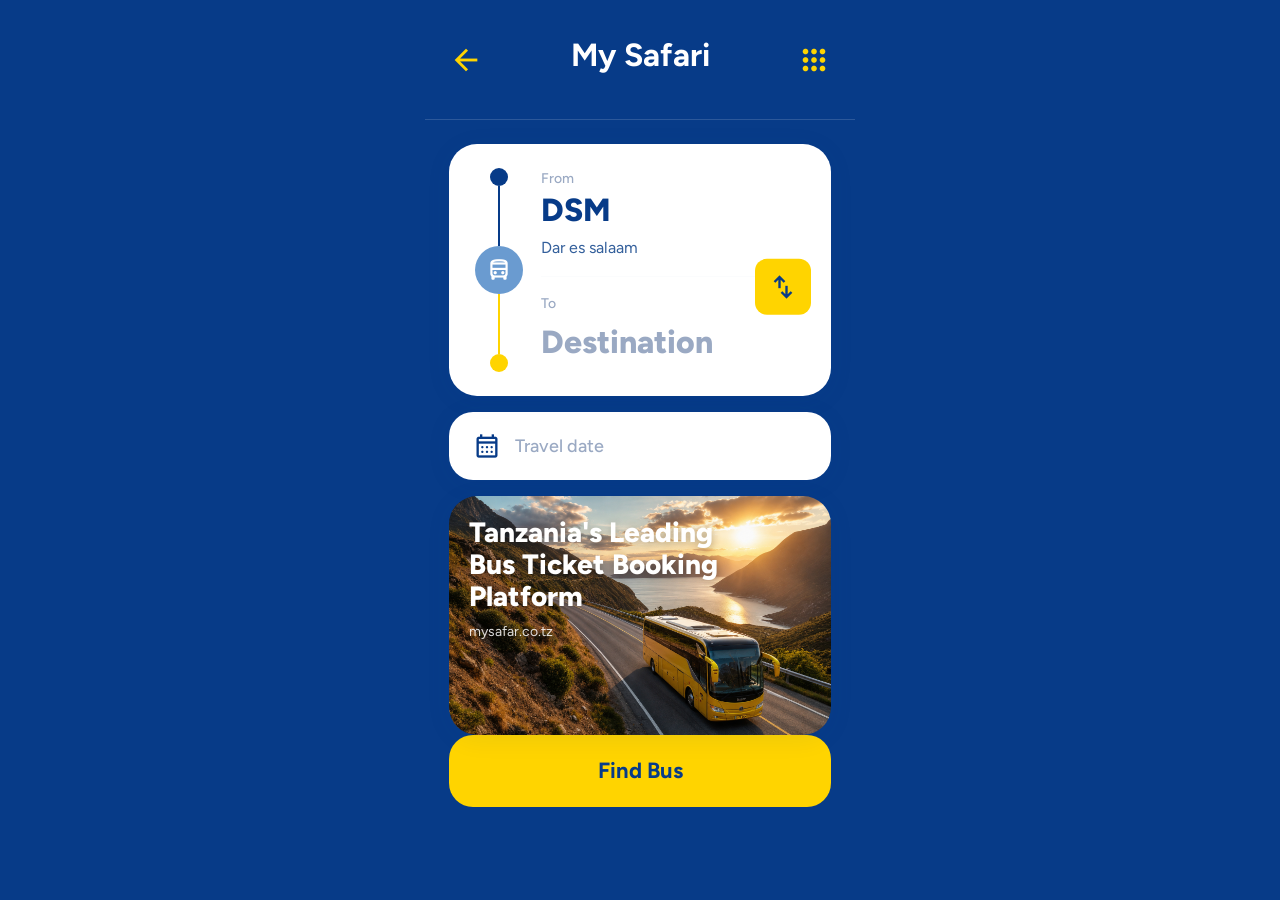
==== index.html @ a51c6961 "Mysafari-Yas Website" ====
<!DOCTYPE html>
<html lang="en">

<head>
    <meta charset="UTF-8">
    <meta name="viewport" content="width=device-width, initial-scale=1.0">
    <title>MySafari Yas</title>
    <link rel="preconnect" href="https://fonts.googleapis.com">
    <link rel="preconnect" href="https://fonts.gstatic.com" crossorigin>
    <link href="https://fonts.googleapis.com/css2?family=Figtree:wght@400;500;600;700;800&display=swap" rel="stylesheet">
    <link href="https://fonts.googleapis.com/css2?family=Material+Symbols+Outlined" rel="stylesheet">
    <link href="https://cdnjs.cloudflare.com/ajax/libs/font-awesome/6.5.2/css/all.min.css" rel="stylesheet">
    <link href="https://cdn.jsdelivr.net/npm/bootstrap@5.3.3/dist/css/bootstrap.min.css" rel="stylesheet">
    <link rel="stylesheet" href="css/style.css">
</head>

<body>

    <div class="app-container">

        <header class="app-header">
            <button class="icon-btn" type="button" aria-label="Go back">
                <span class="material-symbols-outlined">arrow_back</span>
            </button>
            <h1>My Safari</h1>
            <button class="icon-btn" type="button" aria-label="Menu">
                <span class="material-symbols-outlined">apps</span>
            </button>
        </header>

        <div class="page-content">

            <section class="search-section">

                <div class="route-card">

                    <div class="route-wrapper">

                        <div class="route-line">
                            <div class="top-dot"></div>
                            <div class="line-blue"></div>
                            <div class="bus-icon">
                                <span class="material-symbols-outlined">directions_bus</span>
                            </div>
                            <div class="line-yellow"></div>
                            <div class="bottom-dot"></div>
                        </div>

                        <div class="route-content">

                            <div class="route-top">
                                <label>From</label>
                                <h3 id="fromCode">DSM</h3>
                                <p id="fromCity">Dar es salaam</p>
                            </div>

                            <hr class="route-divider">

                            <div class="route-bottom" id="destinationField">
                                <label>To</label>
                                <input id="destinationInput" type="text" placeholder="Destination" autocomplete="off">
                                <button type="button" class="clear-btn" id="clearDestination" aria-label="Clear destination">
                                    <span class="material-symbols-outlined">close</span>
                                </button>
                            </div>

                            <div class="route-bottom d-none" id="destinationSelected">
                                <label>To</label>
                                <h3 id="toCode"></h3>
                                <p id="toCity"></p>
                            </div>

                        </div>

                        <button type="button" class="swap-btn" aria-label="Swap route">
                            <span class="material-symbols-outlined">swap_vert</span>
                        </button>

                    </div>

                    <div id="destinationResults" class="destination-results"></div>

                </div>

            </section>

            <section class="date-section">

                <div class="date-card" id="dateCard">
                    <span class="material-symbols-outlined">calendar_month</span>
                    <p id="dateText">Travel date</p>
                    <button type="button" class="close-date" id="closeDate" aria-label="Clear date">
                        <span class="material-symbols-outlined">close</span>
                    </button>
                </div>

                <div id="calendarCard" class="calendar-card d-none">
                    <div class="calendar-header">
                        <button type="button">Jun</button>
                        <button type="button">2026</button>
                    </div>
                    <div class="week-days">
                        <span>Mo</span>
                        <span>Tu</span>
                        <span>We</span>
                        <span>Th</span>
                        <span>Fr</span>
                        <span>Sa</span>
                        <span>Su</span>
                    </div>
                    <div class="calendar-grid" id="calendarGrid"></div>
                </div>

            </section>

            <section class="cover-section">
                <div class="cover-card">
                    <img src="assets/images/cover.jpg" alt="Tanzania bus booking platform">
                    <div class="cover-overlay">
                        <h2>
                            Tanzania's Leading<br>
                            Bus Ticket Booking<br>
                            Platform
                        </h2>
                        <span>mysafar.co.tz</span>
                    </div>
                </div>
            </section>

            <a href="choose-bus.html" class="btn-find-bus">Find Bus</a>

        </div>

    </div>

    <script src="js/search.js"></script>
    <script src="js/app.js"></script>

</body>

</html>
---- css/style.css ----
@import url('base.css');
@import url('layout.css');
@import url('buttons.css');
@import url('search.css');
@import url('bus.css');
@import url('seats.css');
@import url('passenger.css');
@import url('summary.css');
@import url('ticket.css');
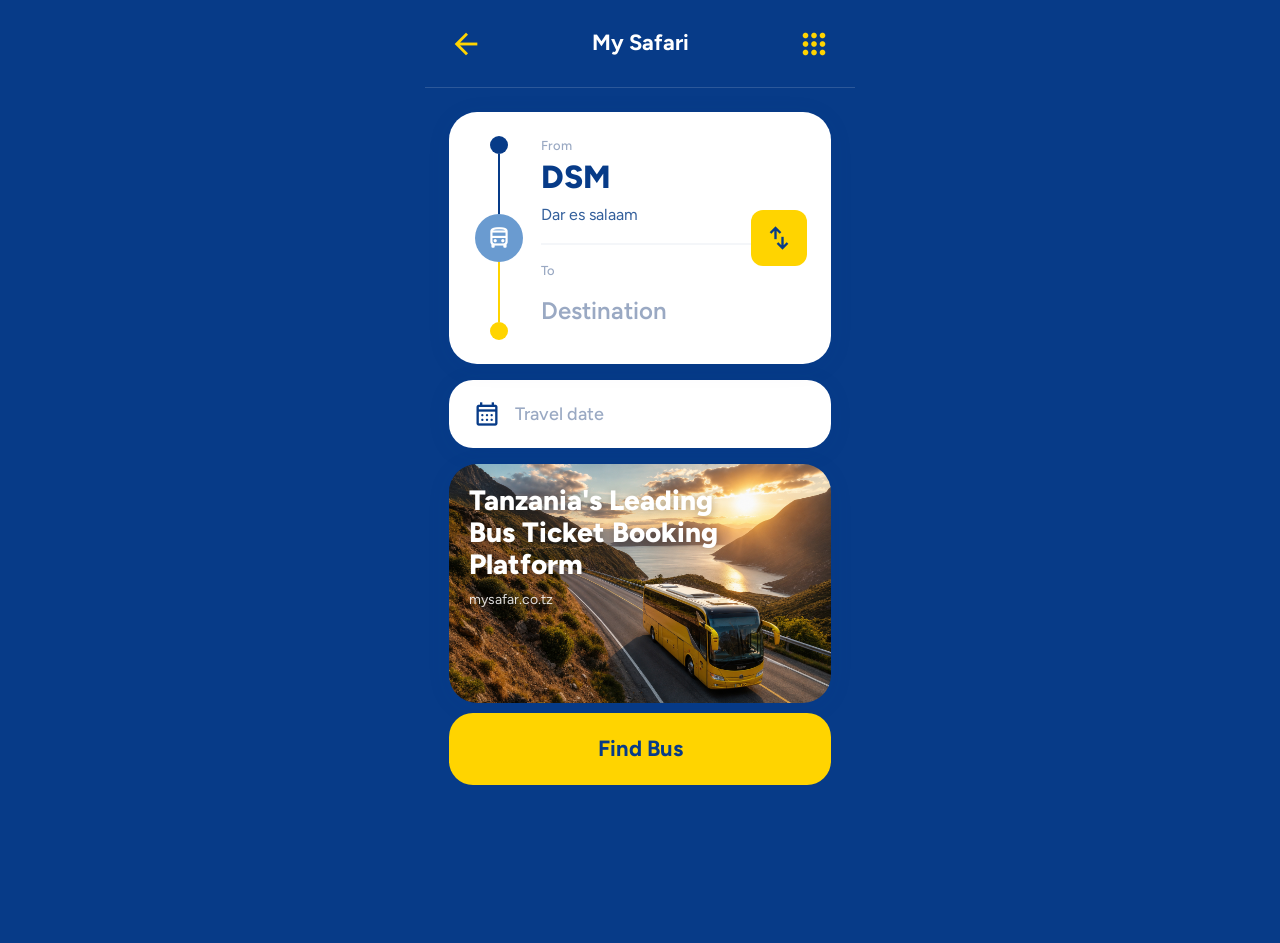
==== commit 21782d9c: "New Files" ====
--- a/index.html
+++ b/index.html
@@ -126,8 +126,8 @@
                     </div>
                 </div>
             </section>
-
-            <a href="choose-bus.html" class="btn-find-bus">Find Bus</a>
+            <section style="padding-top: 10px;"><a href="choose-bus.html" class="btn-find-bus" >Find Bus</a></section>
+            
 
         </div>
 
